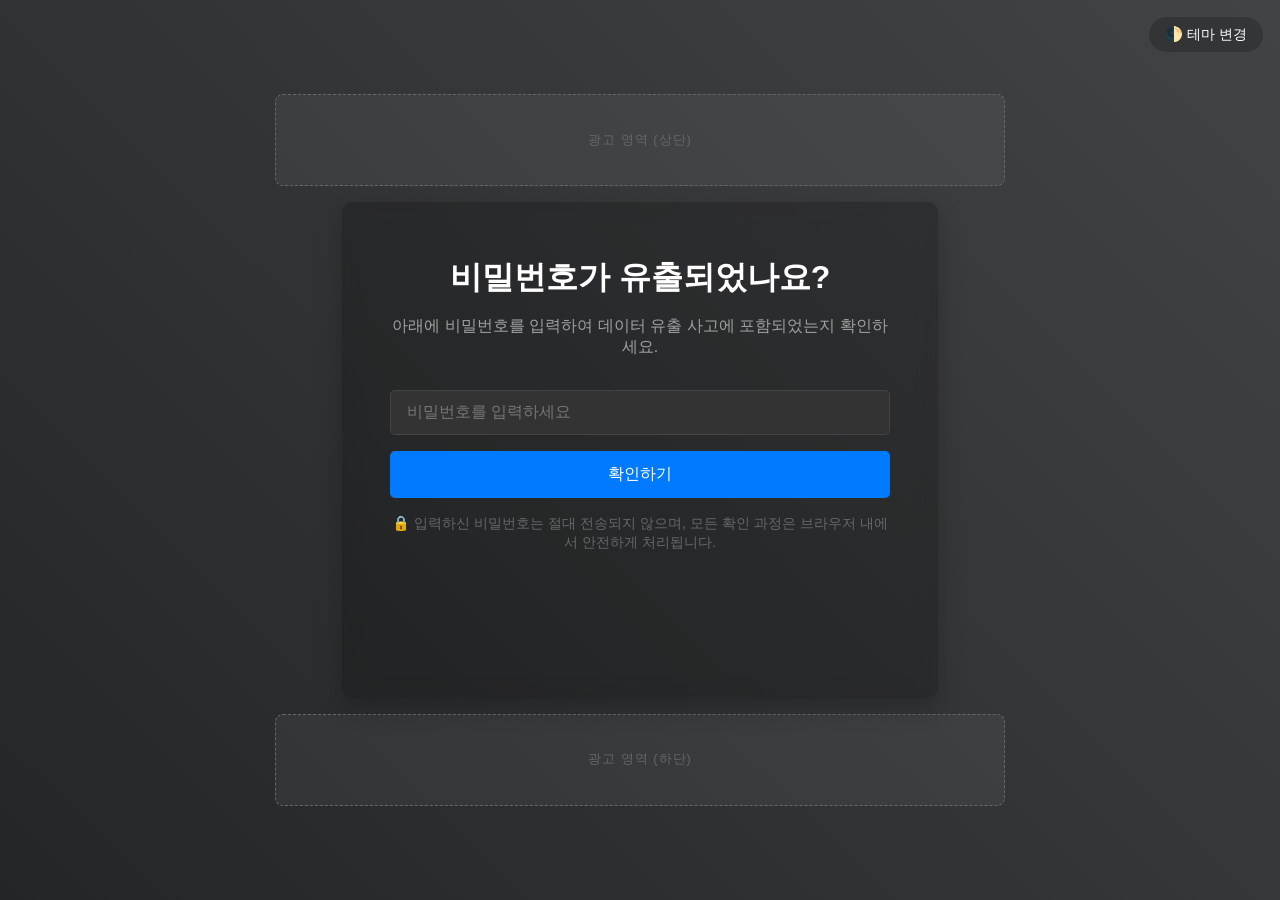
==== index.html @ b53e25ce "Fix file paths for GitHub Pages deployment" ====
<!DOCTYPE html>
<html lang="ko">
<head>
  <meta charset="UTF-8" />
  <meta name="viewport" content="width=device-width, initial-scale=1.0" />
  <title>비밀번호 유출 확인</title>
  <link href='style.css' rel='stylesheet'>
</head>
<body>
  <button id="theme-toggle" class="theme-toggle">🌓 테마 변경</button>

  <div class="ad-placeholder" id="top-ad">광고 영역 (상단)</div>

  <main>
    <h1>비밀번호가 유출되었나요?</h1>
    <p>아래에 비밀번호를 입력하여 데이터 유출 사고에 포함되었는지 확인하세요.</p>
    <form id="password-checker-form">
      <input type="password" id="password-input" placeholder="비밀번호를 입력하세요" required>
      <button type="submit">확인하기</button>
    </form>
    <p class="security-notice">🔒 입력하신 비밀번호는 절대 전송되지 않으며, 모든 확인 과정은 브라우저 내에서 안전하게 처리됩니다.</p>
    <div id="result-container"></div>
  </main>

  <div class="ad-placeholder" id="bottom-ad">광고 영역 (하단)</div>

  <script defer type="text/javascript" src="main.js"></script>
</body>
</html>
---- style.css ----
:root {
  /* Dark Mode (Default) */
  --background-color: #1a1a1a;
  --bg-gradient: linear-gradient(45deg, #232526 0%, #414345 100%);
  --text-color: #ffffff;
  --text-muted: #a0a0a0;
  --primary-color: #007bff;
  --error-color: #dc3545;
  --success-color: #28a745;
  --input-background: #333333;
  --input-border: #444444;
  --button-hover: #0056b3;
  --card-background: rgba(0, 0, 0, 0.2);
  --ad-background: rgba(255, 255, 255, 0.05);
  --ad-text: #666;
}

body.light-mode {
  --background-color: #f8f9fa;
  --bg-gradient: linear-gradient(45deg, #e9ecef 0%, #dee2e6 100%);
  --text-color: #212529;
  --text-muted: #6c757d;
  --primary-color: #007bff;
  --error-color: #dc3545;
  --success-color: #28a745;
  --input-background: #ffffff;
  --input-border: #ced4da;
  --button-hover: #0056b3;
  --card-background: rgba(255, 255, 255, 0.8);
  --ad-background: rgba(0, 0, 0, 0.05);
  --ad-text: #999;
}

body {
  font-family: -apple-system, BlinkMacSystemFont, 'Segoe UI', Roboto, Helvetica, Arial, sans-serif;
  background: var(--background-color);
  color: var(--text-color);
  display: flex;
  flex-direction: column;
  justify-content: center;
  align-items: center;
  min-height: 100vh;
  margin: 0;
  background-image: var(--bg-gradient);
  transition: background-color 0.3s ease, color 0.3s ease;
}

.theme-toggle {
  position: absolute;
  top: 1rem;
  right: 1rem;
  background: var(--card-background);
  border: 1px solid var(--input-border);
  color: var(--text-color);
  padding: 0.5rem 1rem;
  border-radius: 20px;
  cursor: pointer;
  font-size: 0.9rem;
  transition: all 0.3s ease;
}

.theme-toggle:hover {
  background: var(--input-background);
}

.ad-placeholder {
  width: 90%;
  max-width: 728px;
  height: 90px;
  background: var(--ad-background);
  border: 1px dashed var(--ad-text);
  display: flex;
  justify-content: center;
  align-items: center;
  margin: 1rem 0;
  color: var(--ad-text);
  font-size: 0.8rem;
  border-radius: 8px;
  text-transform: uppercase;
  letter-spacing: 1px;
}

main {
  text-align: center;
  background: var(--card-background);
  padding: 2rem 3rem;
  border-radius: 10px;
  box-shadow: 0 10px 25px rgba(0, 0, 0, 0.2);
  max-width: 500px;
  width: 90%;
  backdrop-filter: blur(10px);
  transition: background-color 0.3s ease;
}

h1 {
  font-size: 2rem;
  margin-bottom: 0.5rem;
}

p {
  margin-bottom: 2rem;
  color: var(--text-muted);
}

#password-checker-form {
  display: flex;
  flex-direction: column;
  gap: 1rem;
}

#password-input {
  padding: 0.8rem 1rem;
  border: 1px solid var(--input-border);
  border-radius: 5px;
  background: var(--input-background);
  color: var(--text-color);
  font-size: 1rem;
  outline: none;
  transition: border-color 0.3s ease, box-shadow 0.3s ease, background-color 0.3s ease;
}

#password-input:focus {
  border-color: var(--primary-color);
  box-shadow: 0 0 0 3px rgba(0, 123, 255, 0.25);
}

button[type="submit"] {
  padding: 0.8rem 1.5rem;
  border: none;
  border-radius: 5px;
  background: var(--primary-color);
  color: #fff;
  font-size: 1rem;
  cursor: pointer;
  transition: background-color 0.3s ease, transform 0.2s ease;
}

button[type="submit"]:hover {
  background: var(--button-hover);
  transform: translateY(-2px);
}

.security-notice {
  font-size: 0.9rem;
  color: var(--ad-text);
  margin-top: 1rem;
}

#result-container {
  margin-top: 2rem;
  padding: 1rem;
  border-radius: 5px;
  font-size: 1.1rem;
  min-height: 50px;
}

.result-safe {
  background-color: rgba(40, 167, 69, 0.1);
  border: 1px solid var(--success-color);
  color: var(--success-color);
}

.result-pwned {
  background-color: rgba(220, 53, 69, 0.1);
  border: 1px solid var(--error-color);
  color: var(--error-color);
}
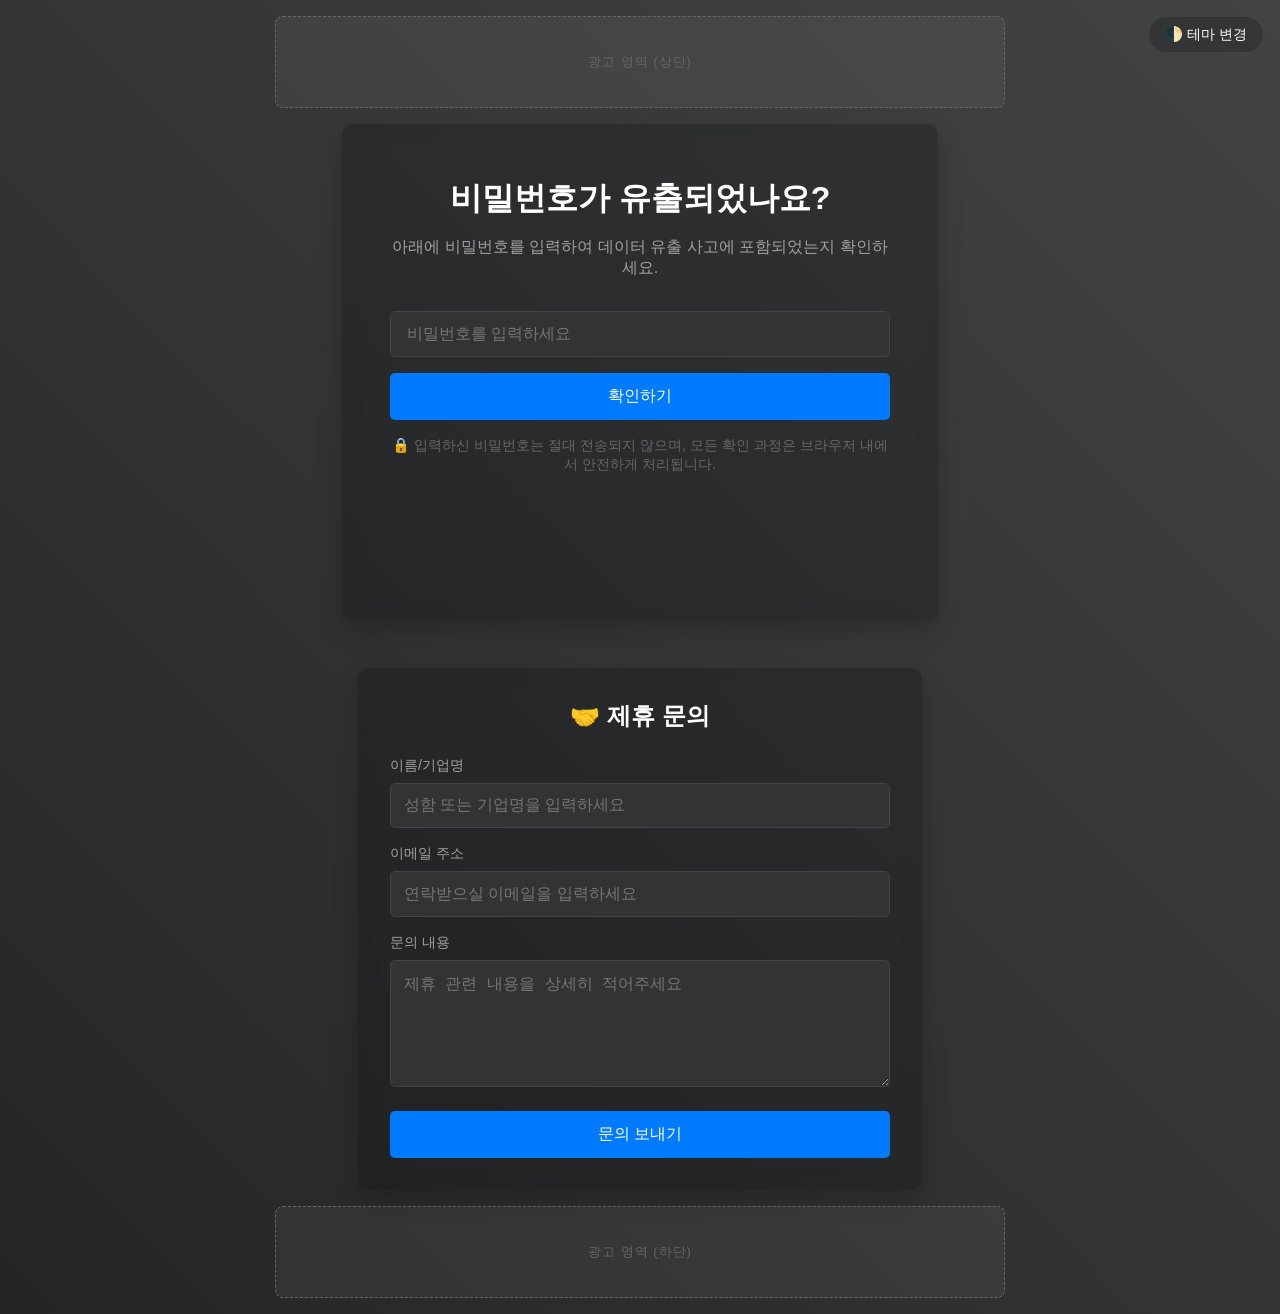
==== commit 62d275da: "Add partnership contact form using Formspree" ====
--- a/index.html
+++ b/index.html
@@ -21,6 +21,24 @@
     <p class="security-notice">🔒 입력하신 비밀번호는 절대 전송되지 않으며, 모든 확인 과정은 브라우저 내에서 안전하게 처리됩니다.</p>
     <div id="result-container"></div>
   </main>
+  <section class="partnership-section"> 
+    <h2>🤝 제휴 문의</h2> 
+    <form id="partnership-form" action="https://formspree.io/f/mjglbzer" method="POST"> 
+      <div class="form-group"> 
+        <label for="name">이름/기업명</label> 
+        <input type="text" id="name" name="name" placeholder="성함 또는 기업명을 입력하세요" required> 
+      </div> 
+      <div class="form-group"> 
+        <label for="email">이메일 주소</label> 
+        <input type="email" id="email" name="_replyto" placeholder="연락받으실 이메일을 입력하세요" required> 
+      </div> 
+      <div class="form-group"> 
+        <label for="message">문의 내용</label> 
+        <textarea id="message" name="message" placeholder="제휴 관련 내용을 상세히 적어주세요" required></textarea> 
+      </div> 
+      <button type="submit" class="submit-btn">문의 보내기</button> 
+    </form> 
+  </section>
 
   <div class="ad-placeholder" id="bottom-ad">광고 영역 (하단)</div>
 
--- a/style.css
+++ b/style.css
@@ -165,3 +165,79 @@
   border: 1px solid var(--error-color);
   color: var(--error-color);
 }
+
+/* Partnership Form Styles */
+.partnership-section {
+  margin-top: 3rem;
+  padding: 2rem;
+  background: var(--card-background);
+  border-radius: 10px;
+  box-shadow: 0 10px 25px rgba(0, 0, 0, 0.2);
+  max-width: 500px;
+  width: 90%;
+  backdrop-filter: blur(10px);
+  text-align: left;
+}
+
+.partnership-section h2 {
+  margin-top: 0;
+  font-size: 1.5rem;
+  text-align: center;
+  margin-bottom: 1.5rem;
+}
+
+#partnership-form {
+  display: flex;
+  flex-direction: column;
+  gap: 1rem;
+}
+
+.form-group {
+  display: flex;
+  flex-direction: column;
+  gap: 0.5rem;
+}
+
+.form-group label {
+  font-size: 0.9rem;
+  color: var(--text-muted);
+}
+
+.form-group input, 
+.form-group textarea {
+  padding: 0.8rem;
+  border: 1px solid var(--input-border);
+  border-radius: 5px;
+  background: var(--input-background);
+  color: var(--text-color);
+  font-size: 1rem;
+  outline: none;
+  transition: border-color 0.3s ease;
+}
+
+.form-group textarea {
+  resize: vertical;
+  min-height: 100px;
+}
+
+.form-group input:focus, 
+.form-group textarea:focus {
+  border-color: var(--primary-color);
+}
+
+.submit-btn {
+  margin-top: 0.5rem;
+  padding: 0.8rem;
+  border: none;
+  border-radius: 5px;
+  background: var(--success-color);
+  color: #fff;
+  font-size: 1rem;
+  cursor: pointer;
+  transition: opacity 0.3s ease, transform 0.2s ease;
+}
+
+.submit-btn:hover {
+  opacity: 0.9;
+  transform: translateY(-2px);
+}
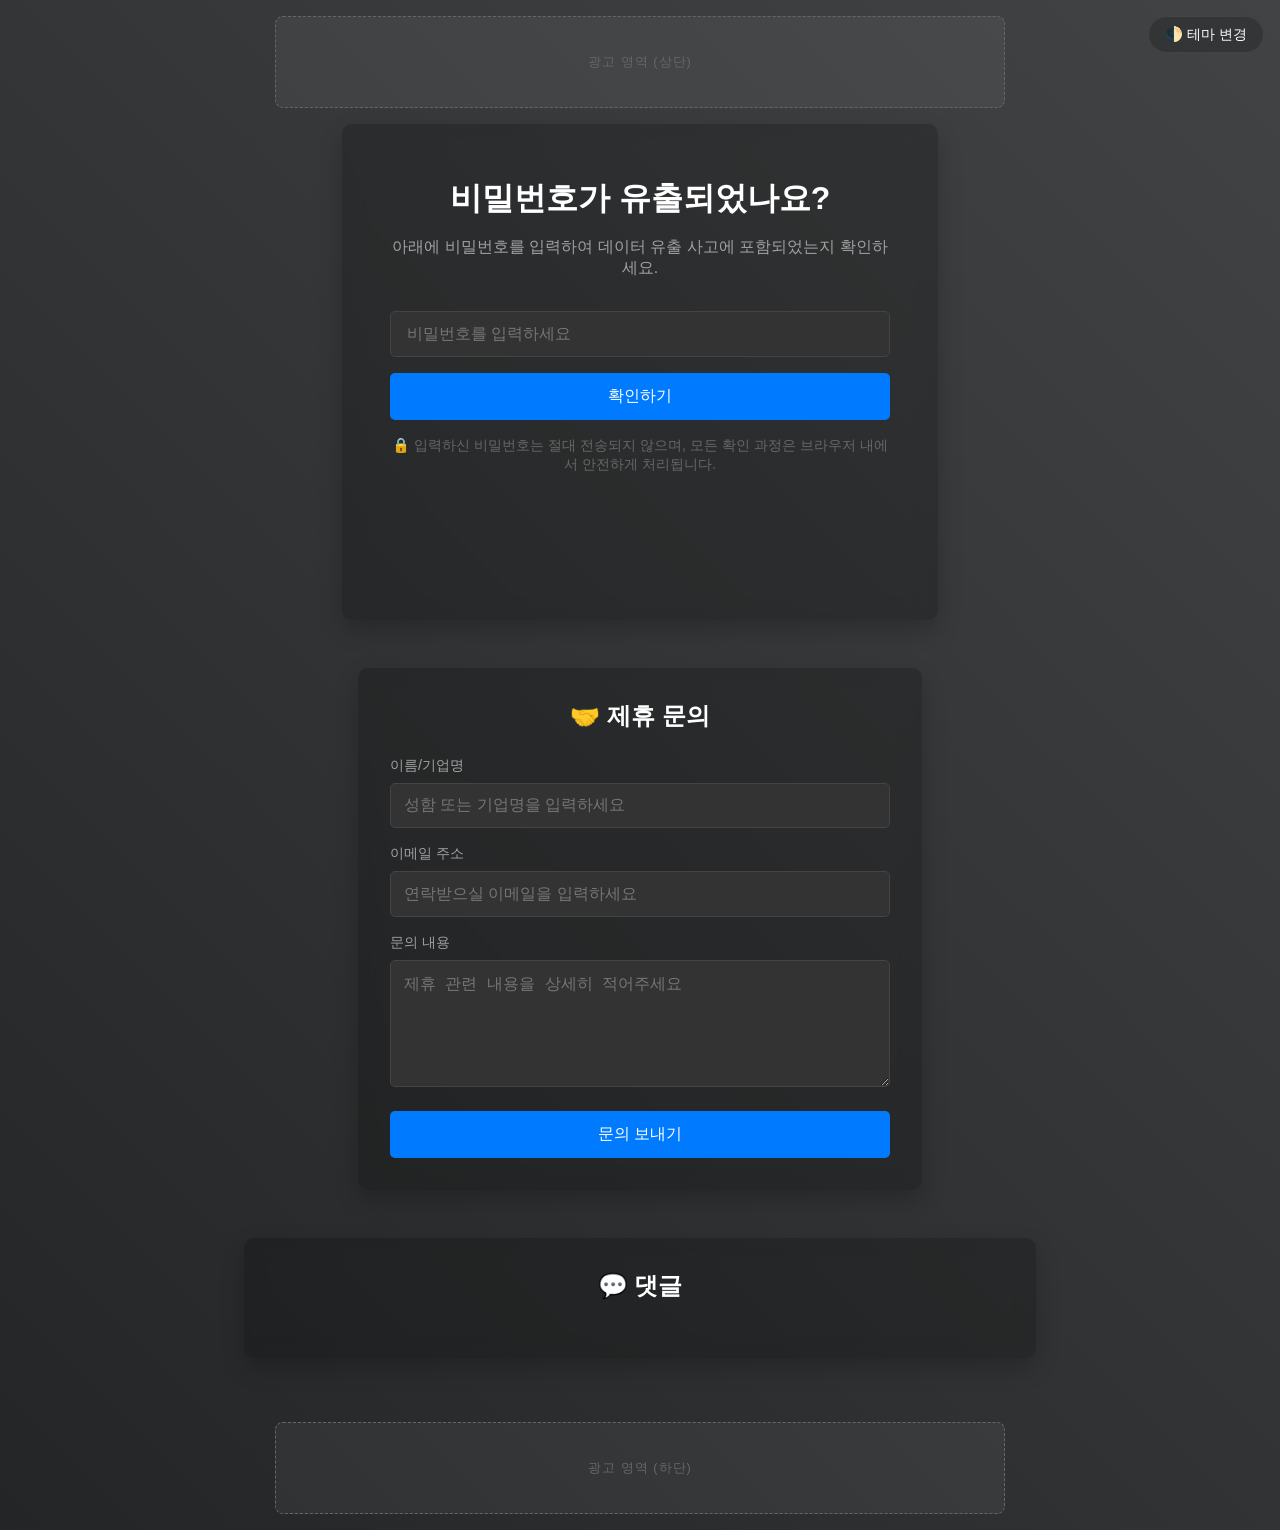
==== commit 45ceca0b: "Add Disqus comments section" ====
--- a/index.html
+++ b/index.html
@@ -39,6 +39,10 @@
       <button type="submit" class="submit-btn">문의 보내기</button> 
     </form> 
   </section>
+  <section class="comments-section"> 
+    <h2>💬 댓글</h2> 
+    <div id="disqus_thread"></div> 
+  </section>
 
   <div class="ad-placeholder" id="bottom-ad">광고 영역 (하단)</div>
 
--- a/style.css
+++ b/style.css
@@ -241,3 +241,23 @@
   opacity: 0.9;
   transform: translateY(-2px);
 }
+
+/* Comments Section Styles */
+.comments-section {
+  margin-top: 3rem;
+  margin-bottom: 3rem;
+  padding: 2rem;
+  background: var(--card-background);
+  border-radius: 10px;
+  box-shadow: 0 10px 25px rgba(0, 0, 0, 0.2);
+  max-width: 728px;
+  width: 90%;
+  backdrop-filter: blur(10px);
+}
+
+.comments-section h2 {
+  margin-top: 0;
+  font-size: 1.5rem;
+  text-align: center;
+  margin-bottom: 1.5rem;
+}
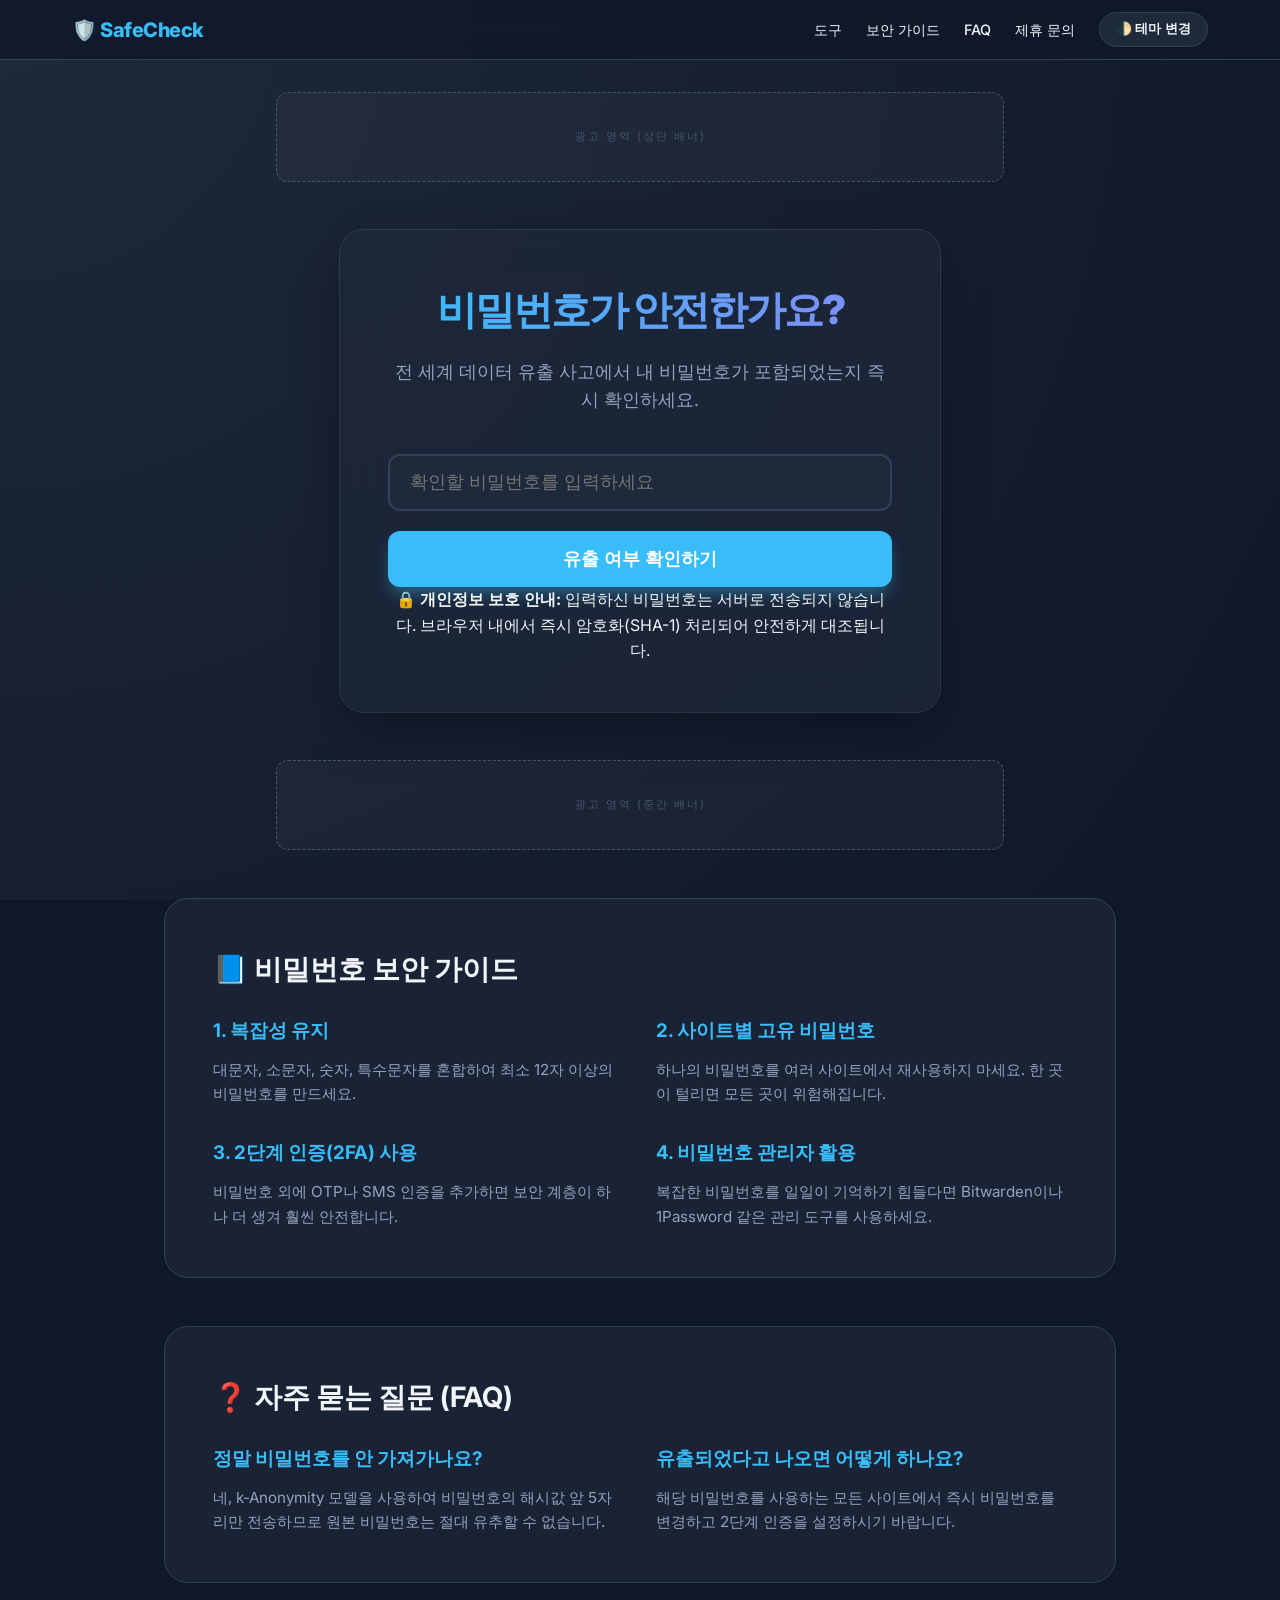
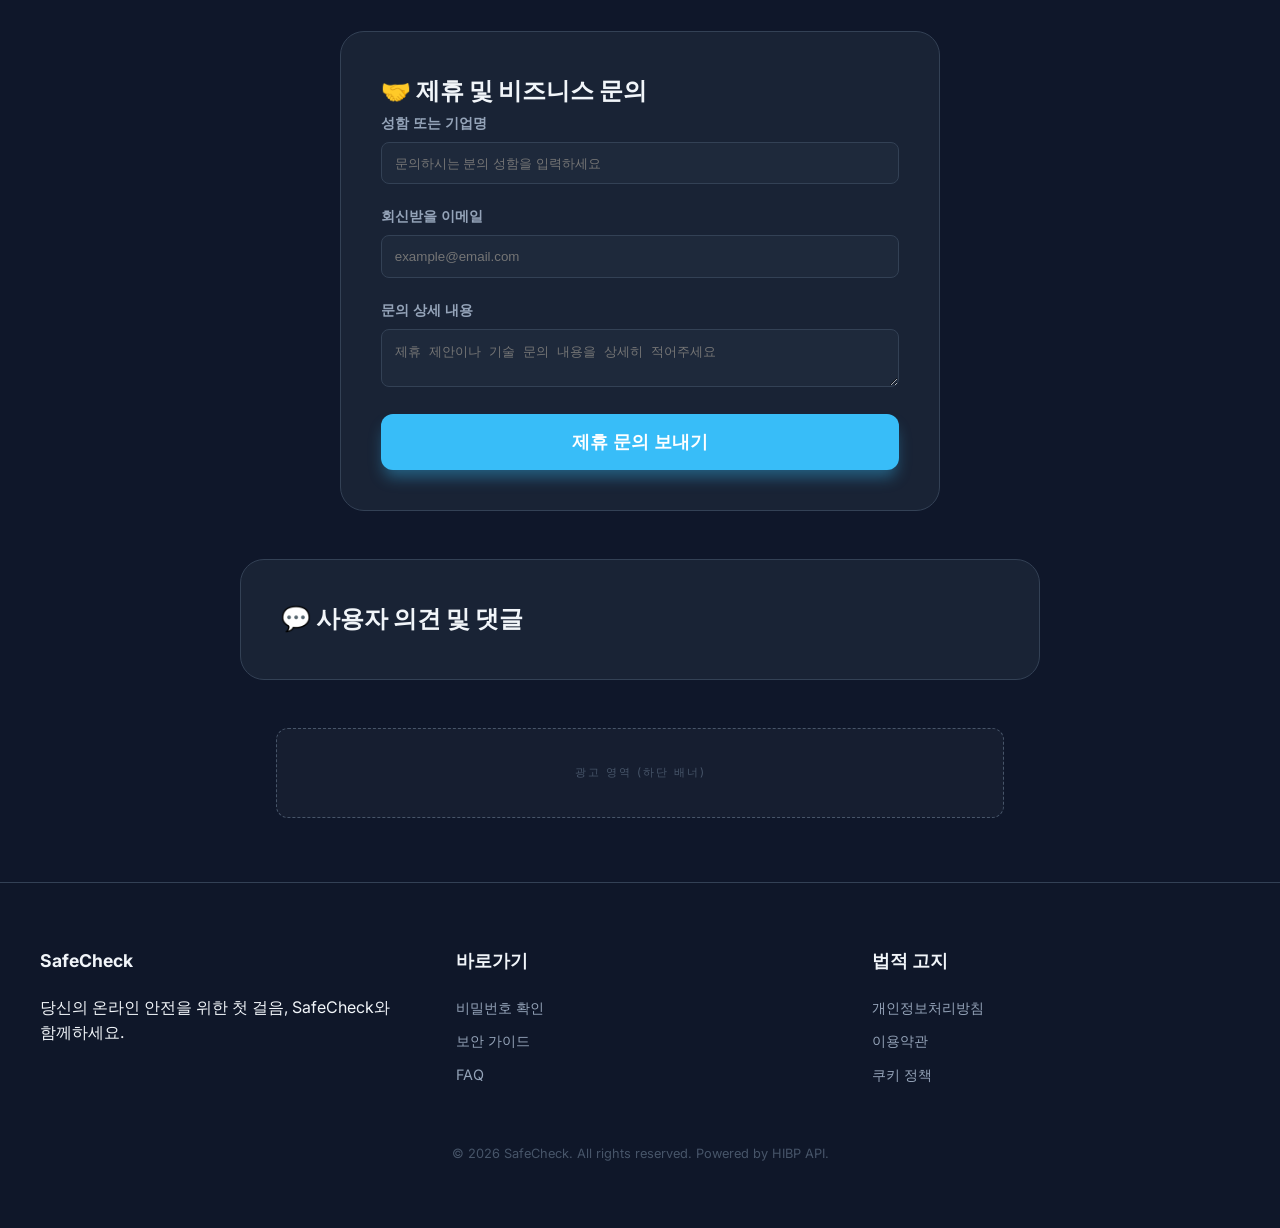
==== commit bbc48423: "Optimize site for Google AdSense: added nav, educational content, FAQ, and footer" ====
--- a/index.html
+++ b/index.html
@@ -3,48 +3,146 @@
 <head>
   <meta charset="UTF-8" />
   <meta name="viewport" content="width=device-width, initial-scale=1.0" />
-  <title>비밀번호 유출 확인</title>
+  <title>SafeCheck - 안전한 비밀번호 유출 확인 도구</title>
+  <link rel="preconnect" href="https://fonts.googleapis.com">
+  <link rel="preconnect" href="https://fonts.gstatic.com" crossorigin>
+  <link href="https://fonts.googleapis.com/css2?family=Inter:wght@400;500;700;800;900&display=swap" rel="stylesheet">
   <link href='style.css' rel='stylesheet'>
 </head>
 <body>
-  <button id="theme-toggle" class="theme-toggle">🌓 테마 변경</button>
+  <header>
+    <nav>
+      <a href="#" class="logo">🛡️ SafeCheck</a>
+      <ul class="nav-links">
+        <li><a href="#checker">도구</a></li>
+        <li><a href="#guide">보안 가이드</a></li>
+        <li><a href="#faq">FAQ</a></li>
+        <li><a href="#contact">제휴 문의</a></li>
+        <li><button id="theme-toggle" class="theme-toggle">🌓 테마 변경</button></li>
+      </ul>
+    </nav>
+  </header>
 
-  <div class="ad-placeholder" id="top-ad">광고 영역 (상단)</div>
+  <div class="container">
+    <!-- Ad Space (Top) -->
+    <div class="ad-placeholder" id="top-ad">광고 영역 (상단 배너)</div>
 
-  <main>
-    <h1>비밀번호가 유출되었나요?</h1>
-    <p>아래에 비밀번호를 입력하여 데이터 유출 사고에 포함되었는지 확인하세요.</p>
-    <form id="password-checker-form">
-      <input type="password" id="password-input" placeholder="비밀번호를 입력하세요" required>
-      <button type="submit">확인하기</button>
-    </form>
-    <p class="security-notice">🔒 입력하신 비밀번호는 절대 전송되지 않으며, 모든 확인 과정은 브라우저 내에서 안전하게 처리됩니다.</p>
-    <div id="result-container"></div>
-  </main>
-  <section class="partnership-section"> 
-    <h2>🤝 제휴 문의</h2> 
-    <form id="partnership-form" action="https://formspree.io/f/mjglbzer" method="POST"> 
-      <div class="form-group"> 
-        <label for="name">이름/기업명</label> 
-        <input type="text" id="name" name="name" placeholder="성함 또는 기업명을 입력하세요" required> 
-      </div> 
-      <div class="form-group"> 
-        <label for="email">이메일 주소</label> 
-        <input type="email" id="email" name="_replyto" placeholder="연락받으실 이메일을 입력하세요" required> 
-      </div> 
-      <div class="form-group"> 
-        <label for="message">문의 내용</label> 
-        <textarea id="message" name="message" placeholder="제휴 관련 내용을 상세히 적어주세요" required></textarea> 
-      </div> 
-      <button type="submit" class="submit-btn">문의 보내기</button> 
-    </form> 
-  </section>
-  <section class="comments-section"> 
-    <h2>💬 댓글</h2> 
-    <div id="disqus_thread"></div> 
-  </section>
+    <!-- Main Tool Section -->
+    <main id="checker">
+      <h1>비밀번호가 안전한가요?</h1>
+      <p class="lead">전 세계 데이터 유출 사고에서 내 비밀번호가 포함되었는지 즉시 확인하세요.</p>
+      
+      <form id="password-checker-form">
+        <input type="password" id="password-input" placeholder="확인할 비밀번호를 입력하세요" required>
+        <button type="submit">유출 여부 확인하기</button>
+      </form>
+      
+      <p class="security-notice">
+        🔒 <strong>개인정보 보호 안내:</strong> 입력하신 비밀번호는 서버로 전송되지 않습니다. 
+        브라우저 내에서 즉시 암호화(SHA-1) 처리되어 안전하게 대조됩니다.
+      </p>
+      
+      <div id="result-container"></div>
+    </main>
 
-  <div class="ad-placeholder" id="bottom-ad">광고 영역 (하단)</div>
+    <!-- Ad Space (Middle) -->
+    <div class="ad-placeholder">광고 영역 (중간 배너)</div>
+
+    <!-- Educational Section: Security Guide -->
+    <section class="info-section" id="guide">
+      <h2>📘 비밀번호 보안 가이드</h2>
+      <div class="grid">
+        <div class="card">
+          <h3>1. 복잡성 유지</h3>
+          <p>대문자, 소문자, 숫자, 특수문자를 혼합하여 최소 12자 이상의 비밀번호를 만드세요.</p>
+        </div>
+        <div class="card">
+          <h3>2. 사이트별 고유 비밀번호</h3>
+          <p>하나의 비밀번호를 여러 사이트에서 재사용하지 마세요. 한 곳이 털리면 모든 곳이 위험해집니다.</p>
+        </div>
+        <div class="card">
+          <h3>3. 2단계 인증(2FA) 사용</h3>
+          <p>비밀번호 외에 OTP나 SMS 인증을 추가하면 보안 계층이 하나 더 생겨 훨씬 안전합니다.</p>
+        </div>
+        <div class="card">
+          <h3>4. 비밀번호 관리자 활용</h3>
+          <p>복잡한 비밀번호를 일일이 기억하기 힘들다면 Bitwarden이나 1Password 같은 관리 도구를 사용하세요.</p>
+        </div>
+      </div>
+    </section>
+
+    <!-- FAQ Section -->
+    <section class="info-section" id="faq">
+      <h2>❓ 자주 묻는 질문 (FAQ)</h2>
+      <div class="grid">
+        <div class="card">
+          <h3>정말 비밀번호를 안 가져가나요?</h3>
+          <p>네, k-Anonymity 모델을 사용하여 비밀번호의 해시값 앞 5자리만 전송하므로 원본 비밀번호는 절대 유추할 수 없습니다.</p>
+        </div>
+        <div class="card">
+          <h3>유출되었다고 나오면 어떻게 하나요?</h3>
+          <p>해당 비밀번호를 사용하는 모든 사이트에서 즉시 비밀번호를 변경하고 2단계 인증을 설정하시기 바랍니다.</p>
+        </div>
+      </div>
+    </section>
+
+    <!-- Partnership Section -->
+    <section class="partnership-section" id="contact">
+      <h2>🤝 제휴 및 비즈니스 문의</h2>
+      <form id="partnership-form" action="https://formspree.io/f/mjglbzer" method="POST">
+        <div class="form-group">
+          <label for="name">성함 또는 기업명</label>
+          <input type="text" id="name" name="name" placeholder="문의하시는 분의 성함을 입력하세요" required>
+        </div>
+        <div class="form-group">
+          <label for="email">회신받을 이메일</label>
+          <input type="email" id="email" name="_replyto" placeholder="example@email.com" required>
+        </div>
+        <div class="form-group">
+          <label for="message">문의 상세 내용</label>
+          <textarea id="message" name="message" placeholder="제휴 제안이나 기술 문의 내용을 상세히 적어주세요" required></textarea>
+        </div>
+        <button type="submit" class="submit-btn">제휴 문의 보내기</button>
+      </form>
+    </section>
+
+    <!-- Comments Section -->
+    <section class="comments-section">
+      <h2>💬 사용자 의견 및 댓글</h2>
+      <div id="disqus_thread"></div>
+    </section>
+
+    <!-- Ad Space (Bottom) -->
+    <div class="ad-placeholder" id="bottom-ad">광고 영역 (하단 배너)</div>
+  </div>
+
+  <footer>
+    <div class="footer-content">
+      <div class="footer-section">
+        <h4>SafeCheck</h4>
+        <p>당신의 온라인 안전을 위한 첫 걸음, SafeCheck와 함께하세요.</p>
+      </div>
+      <div class="footer-section">
+        <h4>바로가기</h4>
+        <ul>
+          <li><a href="#checker">비밀번호 확인</a></li>
+          <li><a href="#guide">보안 가이드</a></li>
+          <li><a href="#faq">FAQ</a></li>
+        </ul>
+      </div>
+      <div class="footer-section">
+        <h4>법적 고지</h4>
+        <ul>
+          <li><a href="#">개인정보처리방침</a></li>
+          <li><a href="#">이용약관</a></li>
+          <li><a href="#">쿠키 정책</a></li>
+        </ul>
+      </div>
+    </div>
+    <div class="copyright">
+      &copy; 2026 SafeCheck. All rights reserved. Powered by HIBP API.
+    </div>
+  </footer>
 
   <script defer type="text/javascript" src="main.js"></script>
 </body>
--- a/style.css
+++ b/style.css
@@ -1,70 +1,130 @@
 :root {
   /* Dark Mode (Default) */
-  --background-color: #1a1a1a;
-  --bg-gradient: linear-gradient(45deg, #232526 0%, #414345 100%);
-  --text-color: #ffffff;
-  --text-muted: #a0a0a0;
-  --primary-color: #007bff;
-  --error-color: #dc3545;
-  --success-color: #28a745;
-  --input-background: #333333;
-  --input-border: #444444;
-  --button-hover: #0056b3;
-  --card-background: rgba(0, 0, 0, 0.2);
-  --ad-background: rgba(255, 255, 255, 0.05);
-  --ad-text: #666;
+  --background-color: #0f172a;
+  --bg-gradient: radial-gradient(circle at top left, #1e293b, #0f172a);
+  --text-color: #f1f5f9;
+  --text-muted: #94a3b8;
+  --primary-color: #38bdf8;
+  --primary-glow: rgba(56, 189, 248, 0.4);
+  --error-color: #f43f5e;
+  --success-color: #10b981;
+  --input-background: #1e293b;
+  --input-border: #334155;
+  --button-hover: #0ea5e9;
+  --card-background: rgba(30, 41, 59, 0.7);
+  --ad-background: rgba(255, 255, 255, 0.03);
+  --ad-text: #475569;
+  --nav-bg: rgba(15, 23, 42, 0.8);
 }
 
 body.light-mode {
-  --background-color: #f8f9fa;
-  --bg-gradient: linear-gradient(45deg, #e9ecef 0%, #dee2e6 100%);
-  --text-color: #212529;
-  --text-muted: #6c757d;
-  --primary-color: #007bff;
-  --error-color: #dc3545;
-  --success-color: #28a745;
+  --background-color: #f8fafc;
+  --bg-gradient: radial-gradient(circle at top left, #ffffff, #f1f5f9);
+  --text-color: #1e293b;
+  --text-muted: #64748b;
+  --primary-color: #0284c7;
+  --primary-glow: rgba(2, 132, 199, 0.2);
+  --error-color: #e11d48;
+  --success-color: #059669;
   --input-background: #ffffff;
-  --input-border: #ced4da;
-  --button-hover: #0056b3;
-  --card-background: rgba(255, 255, 255, 0.8);
-  --ad-background: rgba(0, 0, 0, 0.05);
-  --ad-text: #999;
+  --input-border: #e2e8f0;
+  --button-hover: #0369a1;
+  --card-background: rgba(255, 255, 255, 0.9);
+  --ad-background: rgba(0, 0, 0, 0.03);
+  --ad-text: #94a3b8;
+  --nav-bg: rgba(255, 255, 255, 0.8);
+}
+
+* {
+  box-sizing: border-box;
+  margin: 0;
+  padding: 0;
 }
 
 body {
-  font-family: -apple-system, BlinkMacSystemFont, 'Segoe UI', Roboto, Helvetica, Arial, sans-serif;
+  font-family: 'Inter', -apple-system, BlinkMacSystemFont, 'Segoe UI', Roboto, sans-serif;
   background: var(--background-color);
   color: var(--text-color);
+  line-height: 1.6;
+  background-image: var(--bg-gradient);
+  background-attachment: fixed;
+  transition: background-color 0.4s ease, color 0.4s ease;
+  overflow-x: hidden;
+}
+
+/* Subtle Noise Texture */
+body::before {
+  content: "";
+  position: fixed;
+  top: 0; left: 0; width: 100%; height: 100%;
+  background: url('https://www.transparenttextures.com/patterns/carbon-fibre.png');
+  opacity: 0.03;
+  pointer-events: none;
+  z-index: 1000;
+}
+
+/* Header & Nav */
+header {
+  position: sticky;
+  top: 0;
+  width: 100%;
+  background: var(--nav-bg);
+  backdrop-filter: blur(12px);
+  z-index: 100;
+  border-bottom: 1px solid var(--input-border);
+  padding: 0.75rem 0;
+}
+
+nav {
+  max-width: 1200px;
+  margin: 0 auto;
+  display: flex;
+  justify-content: space-between;
+  align-items: center;
+  padding: 0 2rem;
+}
+
+.logo {
+  font-weight: 800;
+  font-size: 1.25rem;
+  letter-spacing: -0.025em;
+  color: var(--primary-color);
+  text-decoration: none;
+}
+
+.nav-links {
+  display: flex;
+  gap: 1.5rem;
+  list-style: none;
+  align-items: center;
+}
+
+.nav-links a {
+  text-decoration: none;
+  color: var(--text-color);
+  font-size: 0.9rem;
+  font-weight: 500;
+  transition: color 0.2s;
+}
+
+.nav-links a:hover {
+  color: var(--primary-color);
+}
+
+/* Main Container */
+.container {
+  max-width: 1000px;
+  margin: 2rem auto;
+  padding: 0 1.5rem;
   display: flex;
   flex-direction: column;
-  justify-content: center;
-  align-items: center;
-  min-height: 100vh;
-  margin: 0;
-  background-image: var(--bg-gradient);
-  transition: background-color 0.3s ease, color 0.3s ease;
-}
-
-.theme-toggle {
-  position: absolute;
-  top: 1rem;
-  right: 1rem;
-  background: var(--card-background);
-  border: 1px solid var(--input-border);
-  color: var(--text-color);
-  padding: 0.5rem 1rem;
-  border-radius: 20px;
-  cursor: pointer;
-  font-size: 0.9rem;
-  transition: all 0.3s ease;
-}
-
-.theme-toggle:hover {
-  background: var(--input-background);
-}
-
+  align-items: center;
+  gap: 3rem;
+}
+
+/* Ad Placeholders */
 .ad-placeholder {
-  width: 90%;
+  width: 100%;
   max-width: 728px;
   height: 90px;
   background: var(--ad-background);
@@ -72,192 +132,221 @@
   display: flex;
   justify-content: center;
   align-items: center;
-  margin: 1rem 0;
   color: var(--ad-text);
-  font-size: 0.8rem;
-  border-radius: 8px;
+  font-size: 0.7rem;
+  border-radius: 12px;
   text-transform: uppercase;
-  letter-spacing: 1px;
-}
-
+  letter-spacing: 2px;
+}
+
+/* Tool Section */
 main {
   text-align: center;
   background: var(--card-background);
-  padding: 2rem 3rem;
-  border-radius: 10px;
-  box-shadow: 0 10px 25px rgba(0, 0, 0, 0.2);
-  max-width: 500px;
-  width: 90%;
-  backdrop-filter: blur(10px);
-  transition: background-color 0.3s ease;
+  padding: 3rem;
+  border-radius: 24px;
+  box-shadow: 0 20px 50px rgba(0, 0, 0, 0.3), 0 0 0 1px var(--input-border);
+  width: 100%;
+  max-width: 600px;
+  backdrop-filter: blur(20px);
 }
 
 h1 {
-  font-size: 2rem;
-  margin-bottom: 0.5rem;
-}
-
-p {
-  margin-bottom: 2rem;
+  font-size: 2.5rem;
+  font-weight: 900;
+  margin-bottom: 1rem;
+  letter-spacing: -0.05em;
+  background: linear-gradient(to right, var(--primary-color), #818cf8);
+  -webkit-background-clip: text;
+  -webkit-text-fill-color: transparent;
+}
+
+.lead {
   color: var(--text-muted);
+  margin-bottom: 2.5rem;
+  font-size: 1.1rem;
 }
 
 #password-checker-form {
   display: flex;
   flex-direction: column;
-  gap: 1rem;
+  gap: 1.25rem;
 }
 
 #password-input {
-  padding: 0.8rem 1rem;
-  border: 1px solid var(--input-border);
-  border-radius: 5px;
+  padding: 1rem 1.25rem;
+  border: 2px solid var(--input-border);
+  border-radius: 12px;
   background: var(--input-background);
   color: var(--text-color);
-  font-size: 1rem;
+  font-size: 1.1rem;
   outline: none;
-  transition: border-color 0.3s ease, box-shadow 0.3s ease, background-color 0.3s ease;
+  transition: all 0.3s cubic-bezier(0.4, 0, 0.2, 1);
 }
 
 #password-input:focus {
   border-color: var(--primary-color);
-  box-shadow: 0 0 0 3px rgba(0, 123, 255, 0.25);
+  box-shadow: 0 0 0 4px var(--primary-glow);
 }
 
 button[type="submit"] {
-  padding: 0.8rem 1.5rem;
+  padding: 1rem;
   border: none;
-  border-radius: 5px;
+  border-radius: 12px;
   background: var(--primary-color);
   color: #fff;
-  font-size: 1rem;
+  font-size: 1.1rem;
+  font-weight: 700;
   cursor: pointer;
-  transition: background-color 0.3s ease, transform 0.2s ease;
+  transition: all 0.3s ease;
+  box-shadow: 0 10px 15px -3px var(--primary-glow);
 }
 
 button[type="submit"]:hover {
   background: var(--button-hover);
   transform: translateY(-2px);
-}
-
-.security-notice {
+  box-shadow: 0 20px 25px -5px var(--primary-glow);
+}
+
+/* Educational Sections */
+.info-section {
+  width: 100%;
+  background: var(--card-background);
+  padding: 3rem;
+  border-radius: 24px;
+  border: 1px solid var(--input-border);
+}
+
+.info-section h2 {
+  font-size: 1.75rem;
+  margin-bottom: 1.5rem;
+  display: flex;
+  align-items: center;
+  gap: 0.75rem;
+}
+
+.grid {
+  display: grid;
+  grid-template-columns: repeat(auto-fit, minmax(280px, 1fr));
+  gap: 2rem;
+  text-align: left;
+}
+
+.card h3 {
+  margin-bottom: 0.75rem;
+  color: var(--primary-color);
+}
+
+.card p {
+  font-size: 0.95rem;
+  color: var(--text-muted);
+}
+
+/* Partnership/Contact Form */
+.partnership-section {
+  width: 100%;
+  max-width: 600px;
+  background: var(--card-background);
+  padding: 2.5rem;
+  border-radius: 24px;
+  border: 1px solid var(--input-border);
+}
+
+#partnership-form {
+  display: flex;
+  flex-direction: column;
+  gap: 1.25rem;
+  text-align: left;
+}
+
+.form-group label {
+  display: block;
+  margin-bottom: 0.5rem;
   font-size: 0.9rem;
+  font-weight: 600;
+  color: var(--text-muted);
+}
+
+.form-group input, .form-group textarea {
+  width: 100%;
+  padding: 0.8rem;
+  border: 1px solid var(--input-border);
+  border-radius: 8px;
+  background: var(--input-background);
+  color: var(--text-color);
+}
+
+/* Footer */
+footer {
+  width: 100%;
+  padding: 4rem 2rem;
+  background: var(--nav-bg);
+  border-top: 1px solid var(--input-border);
+  margin-top: 4rem;
+}
+
+.footer-content {
+  max-width: 1200px;
+  margin: 0 auto;
+  display: grid;
+  grid-template-columns: repeat(auto-fit, minmax(200px, 1fr));
+  gap: 3rem;
+}
+
+.footer-section h4 {
+  margin-bottom: 1.25rem;
+  font-size: 1.1rem;
+}
+
+.footer-section ul {
+  list-style: none;
+}
+
+.footer-section ul li {
+  margin-bottom: 0.5rem;
+}
+
+.footer-section a {
+  color: var(--text-muted);
+  text-decoration: none;
+  font-size: 0.9rem;
+}
+
+.footer-section a:hover {
+  color: var(--primary-color);
+}
+
+.copyright {
+  text-align: center;
+  margin-top: 3rem;
+  font-size: 0.8rem;
   color: var(--ad-text);
-  margin-top: 1rem;
-}
-
-#result-container {
-  margin-top: 2rem;
-  padding: 1rem;
-  border-radius: 5px;
-  font-size: 1.1rem;
-  min-height: 50px;
-}
-
-.result-safe {
-  background-color: rgba(40, 167, 69, 0.1);
-  border: 1px solid var(--success-color);
-  color: var(--success-color);
-}
-
-.result-pwned {
-  background-color: rgba(220, 53, 69, 0.1);
-  border: 1px solid var(--error-color);
-  color: var(--error-color);
-}
-
-/* Partnership Form Styles */
-.partnership-section {
-  margin-top: 3rem;
-  padding: 2rem;
+}
+
+/* Comments Section */
+.comments-section {
+  width: 100%;
+  max-width: 800px;
+  padding: 2.5rem;
   background: var(--card-background);
-  border-radius: 10px;
-  box-shadow: 0 10px 25px rgba(0, 0, 0, 0.2);
-  max-width: 500px;
-  width: 90%;
-  backdrop-filter: blur(10px);
-  text-align: left;
-}
-
-.partnership-section h2 {
-  margin-top: 0;
-  font-size: 1.5rem;
-  text-align: center;
-  margin-bottom: 1.5rem;
-}
-
-#partnership-form {
-  display: flex;
-  flex-direction: column;
-  gap: 1rem;
-}
-
-.form-group {
-  display: flex;
-  flex-direction: column;
-  gap: 0.5rem;
-}
-
-.form-group label {
-  font-size: 0.9rem;
-  color: var(--text-muted);
-}
-
-.form-group input, 
-.form-group textarea {
-  padding: 0.8rem;
-  border: 1px solid var(--input-border);
-  border-radius: 5px;
+  border-radius: 24px;
+  border: 1px solid var(--input-border);
+}
+
+/* Theme Toggle Button Refinement */
+.theme-toggle {
   background: var(--input-background);
-  color: var(--text-color);
-  font-size: 1rem;
-  outline: none;
-  transition: border-color 0.3s ease;
-}
-
-.form-group textarea {
-  resize: vertical;
-  min-height: 100px;
-}
-
-.form-group input:focus, 
-.form-group textarea:focus {
+  border: 1px solid var(--input-border);
+  color: var(--text-color);
+  padding: 0.5rem 1rem;
+  border-radius: 99px;
+  cursor: pointer;
+  font-size: 0.8rem;
+  font-weight: 600;
+  transition: all 0.3s ease;
+}
+
+.theme-toggle:hover {
   border-color: var(--primary-color);
-}
-
-.submit-btn {
-  margin-top: 0.5rem;
-  padding: 0.8rem;
-  border: none;
-  border-radius: 5px;
-  background: var(--success-color);
-  color: #fff;
-  font-size: 1rem;
-  cursor: pointer;
-  transition: opacity 0.3s ease, transform 0.2s ease;
-}
-
-.submit-btn:hover {
-  opacity: 0.9;
-  transform: translateY(-2px);
-}
-
-/* Comments Section Styles */
-.comments-section {
-  margin-top: 3rem;
-  margin-bottom: 3rem;
-  padding: 2rem;
-  background: var(--card-background);
-  border-radius: 10px;
-  box-shadow: 0 10px 25px rgba(0, 0, 0, 0.2);
-  max-width: 728px;
-  width: 90%;
-  backdrop-filter: blur(10px);
-}
-
-.comments-section h2 {
-  margin-top: 0;
-  font-size: 1.5rem;
-  text-align: center;
-  margin-bottom: 1.5rem;
-}
+  background: var(--nav-bg);
+}
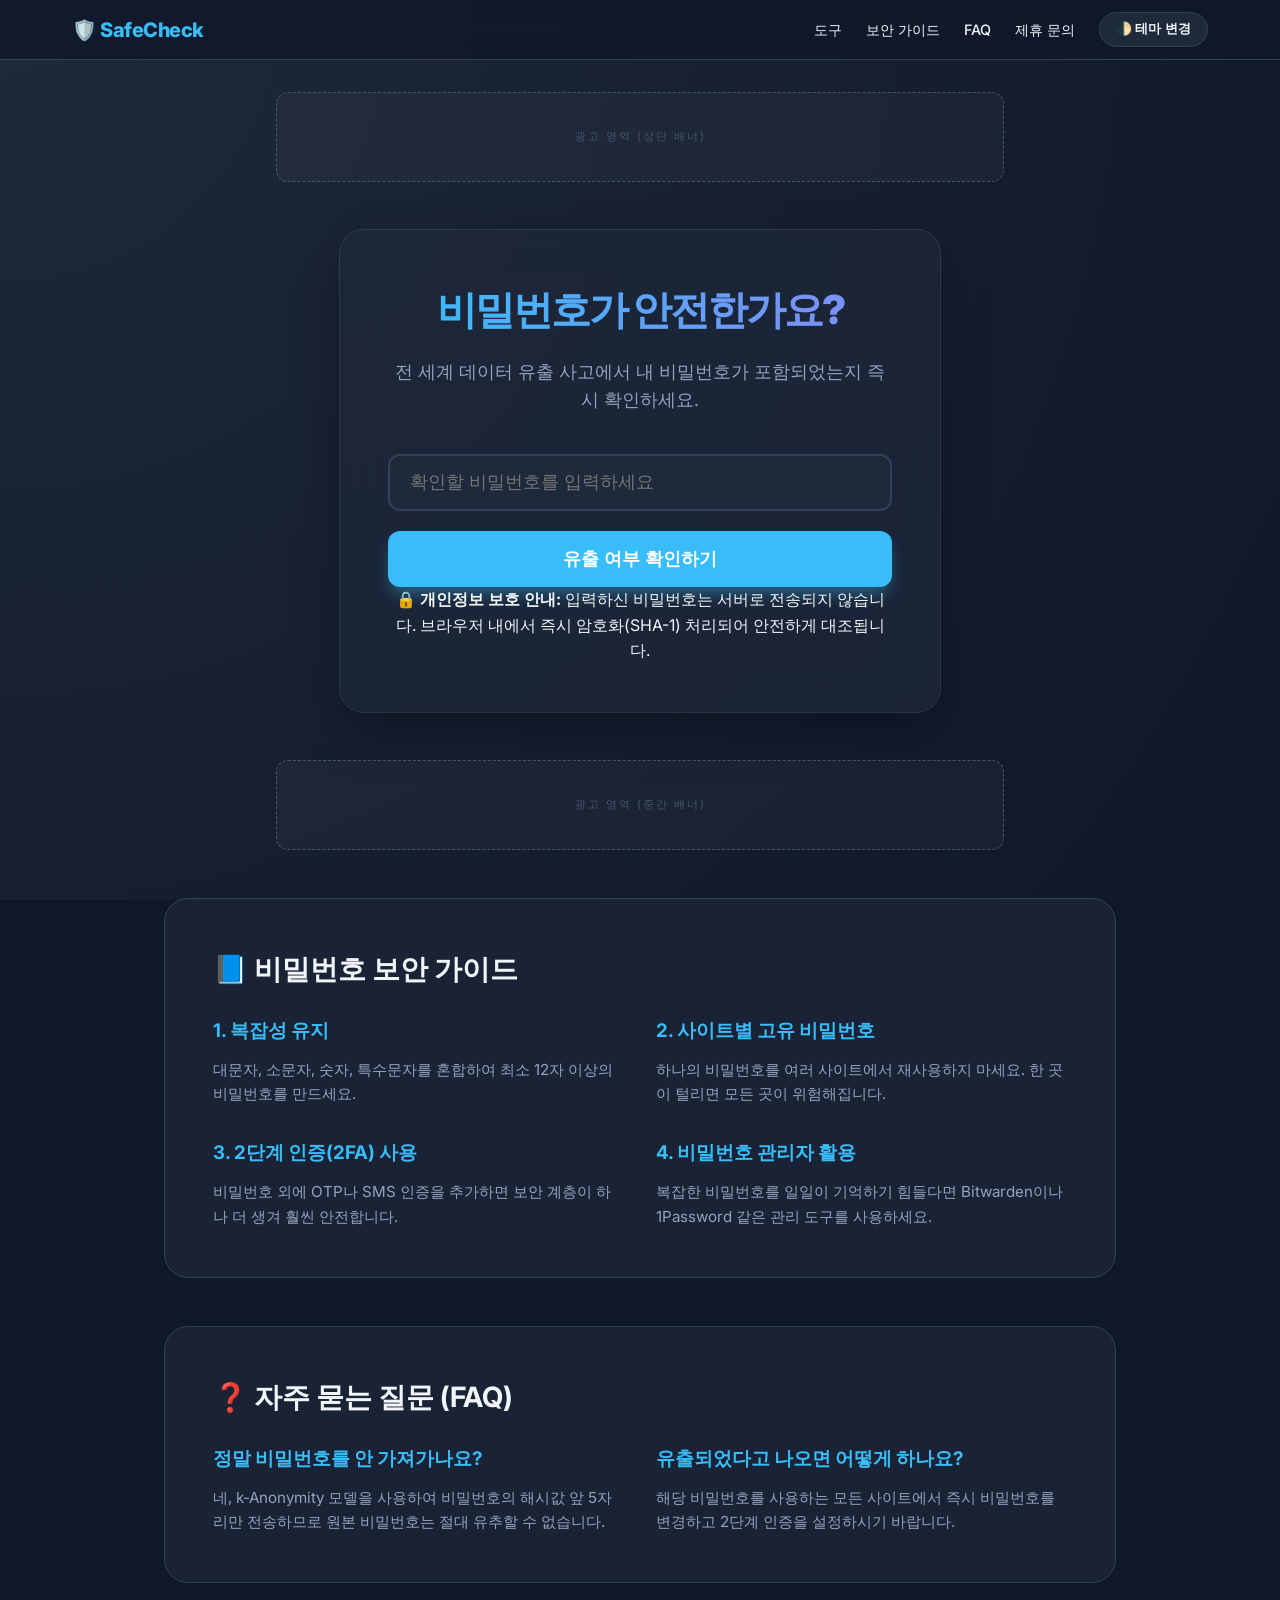
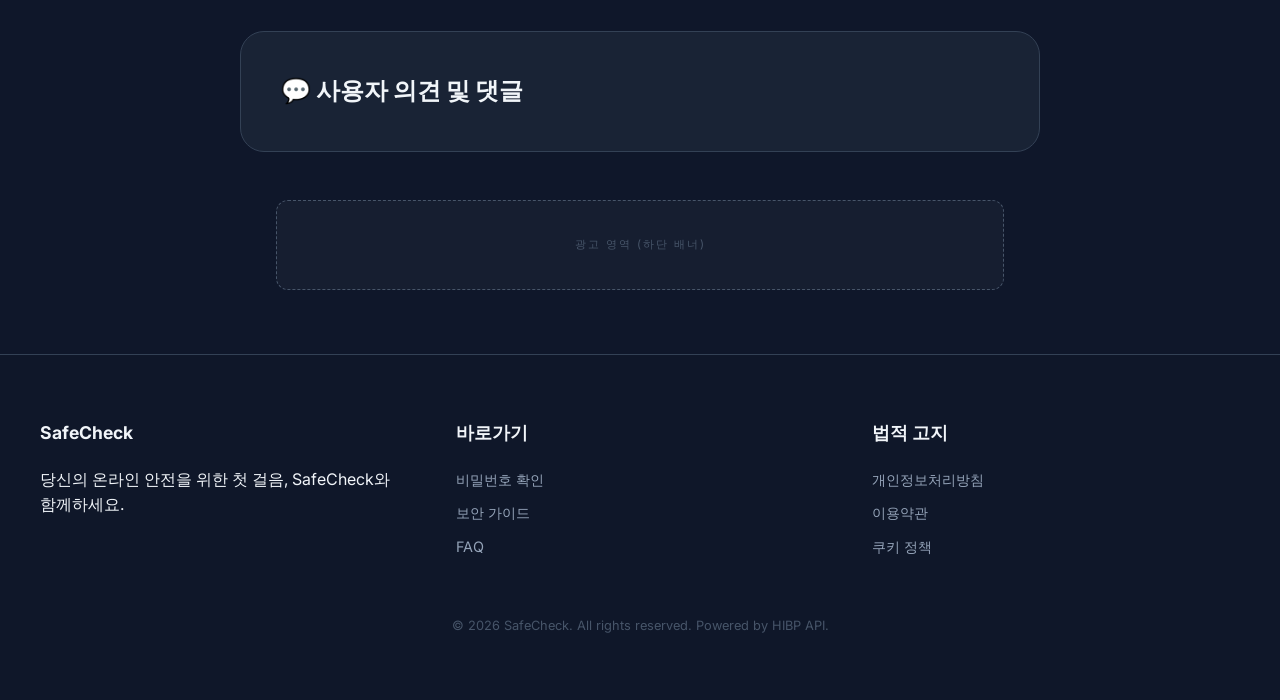
==== commit e21d605a: "Separate partnership contact form into a dedicated page" ====
--- a/index.html
+++ b/index.html
@@ -12,12 +12,12 @@
 <body>
   <header>
     <nav>
-      <a href="#" class="logo">🛡️ SafeCheck</a>
+      <a href="index.html" class="logo">🛡️ SafeCheck</a>
       <ul class="nav-links">
         <li><a href="#checker">도구</a></li>
         <li><a href="#guide">보안 가이드</a></li>
         <li><a href="#faq">FAQ</a></li>
-        <li><a href="#contact">제휴 문의</a></li>
+        <li><a href="partnership.html">제휴 문의</a></li>
         <li><button id="theme-toggle" class="theme-toggle">🌓 테마 변경</button></li>
       </ul>
     </nav>
@@ -86,26 +86,6 @@
       </div>
     </section>
 
-    <!-- Partnership Section -->
-    <section class="partnership-section" id="contact">
-      <h2>🤝 제휴 및 비즈니스 문의</h2>
-      <form id="partnership-form" action="https://formspree.io/f/mjglbzer" method="POST">
-        <div class="form-group">
-          <label for="name">성함 또는 기업명</label>
-          <input type="text" id="name" name="name" placeholder="문의하시는 분의 성함을 입력하세요" required>
-        </div>
-        <div class="form-group">
-          <label for="email">회신받을 이메일</label>
-          <input type="email" id="email" name="_replyto" placeholder="example@email.com" required>
-        </div>
-        <div class="form-group">
-          <label for="message">문의 상세 내용</label>
-          <textarea id="message" name="message" placeholder="제휴 제안이나 기술 문의 내용을 상세히 적어주세요" required></textarea>
-        </div>
-        <button type="submit" class="submit-btn">제휴 문의 보내기</button>
-      </form>
-    </section>
-
     <!-- Comments Section -->
     <section class="comments-section">
       <h2>💬 사용자 의견 및 댓글</h2>
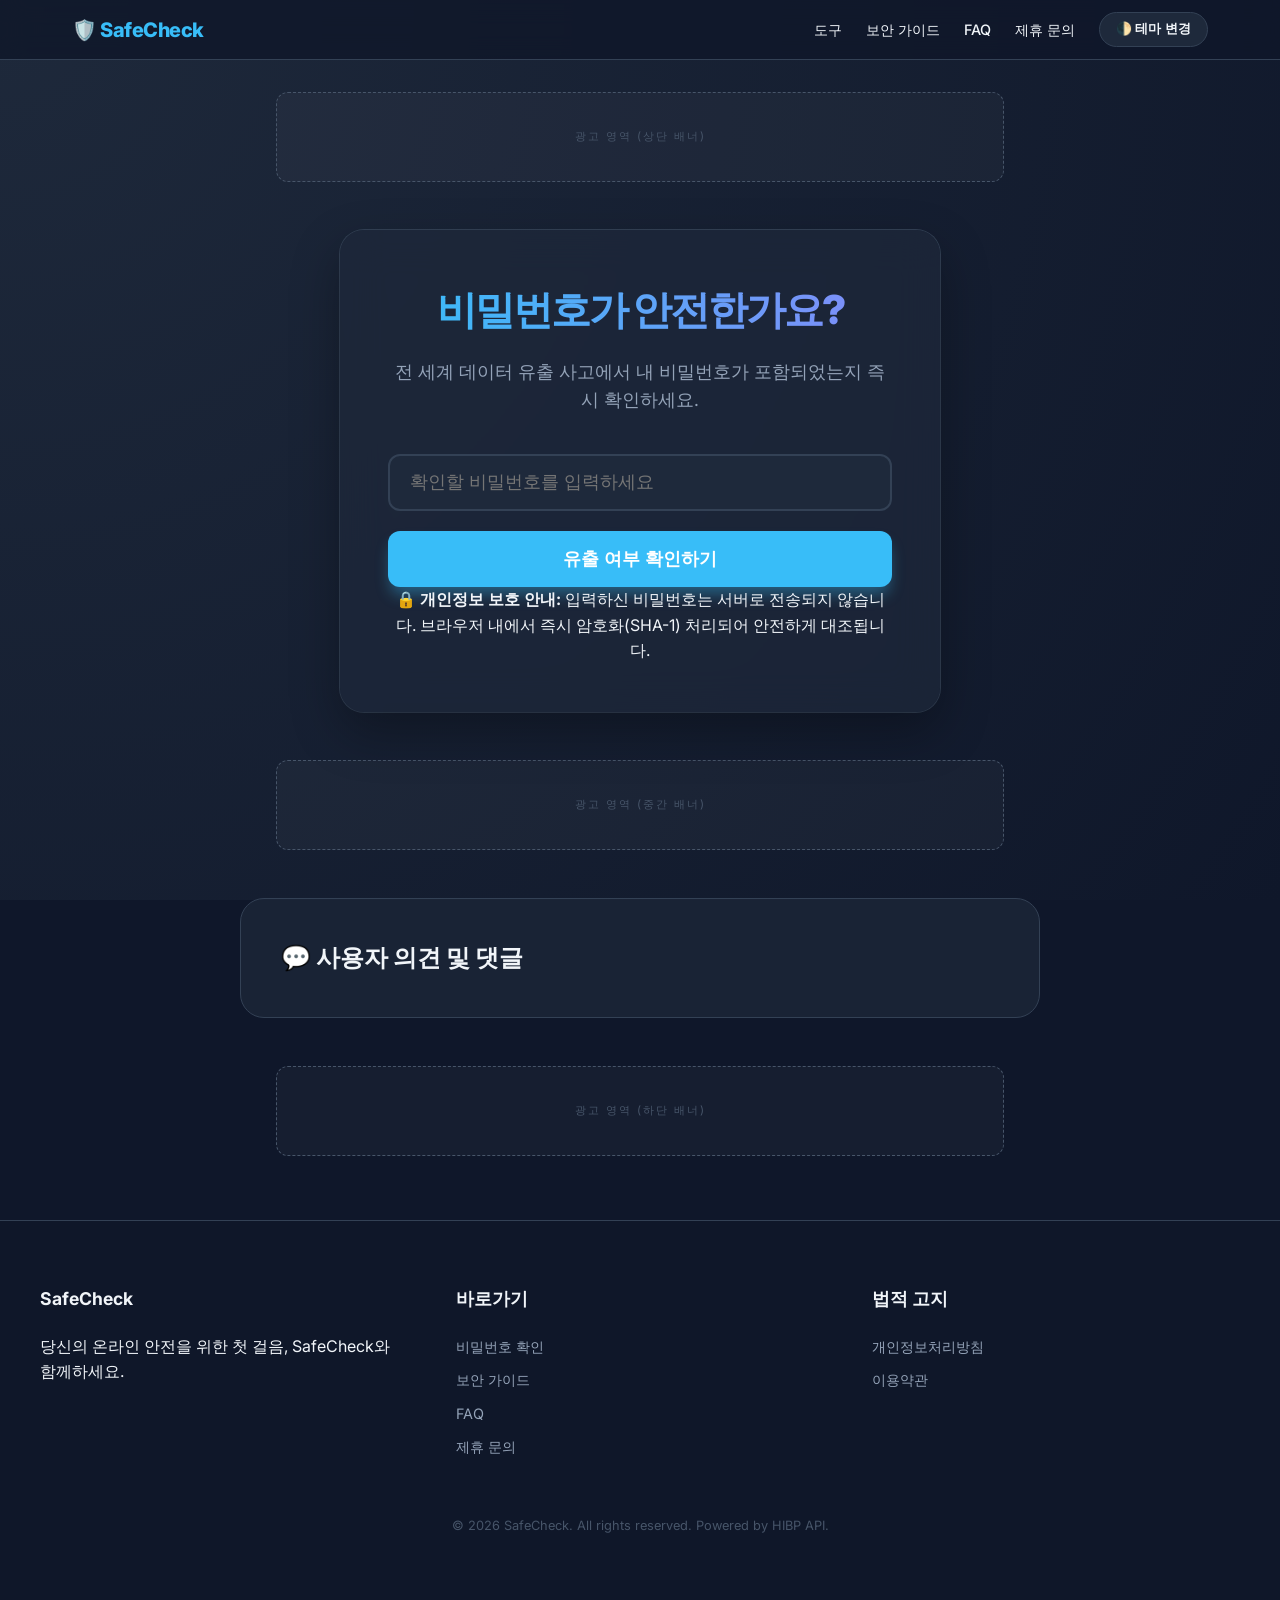
==== commit 3da093fb: "Convert website to a multi-page structure: separated Guide and FAQ into individual pages" ====
--- a/index.html
+++ b/index.html
@@ -14,9 +14,9 @@
     <nav>
       <a href="index.html" class="logo">🛡️ SafeCheck</a>
       <ul class="nav-links">
-        <li><a href="#checker">도구</a></li>
-        <li><a href="#guide">보안 가이드</a></li>
-        <li><a href="#faq">FAQ</a></li>
+        <li><a href="index.html" class="active">도구</a></li>
+        <li><a href="guide.html">보안 가이드</a></li>
+        <li><a href="faq.html">FAQ</a></li>
         <li><a href="partnership.html">제휴 문의</a></li>
         <li><button id="theme-toggle" class="theme-toggle">🌓 테마 변경</button></li>
       </ul>
@@ -24,10 +24,8 @@
   </header>
 
   <div class="container">
-    <!-- Ad Space (Top) -->
     <div class="ad-placeholder" id="top-ad">광고 영역 (상단 배너)</div>
 
-    <!-- Main Tool Section -->
     <main id="checker">
       <h1>비밀번호가 안전한가요?</h1>
       <p class="lead">전 세계 데이터 유출 사고에서 내 비밀번호가 포함되었는지 즉시 확인하세요.</p>
@@ -45,54 +43,13 @@
       <div id="result-container"></div>
     </main>
 
-    <!-- Ad Space (Middle) -->
     <div class="ad-placeholder">광고 영역 (중간 배너)</div>
 
-    <!-- Educational Section: Security Guide -->
-    <section class="info-section" id="guide">
-      <h2>📘 비밀번호 보안 가이드</h2>
-      <div class="grid">
-        <div class="card">
-          <h3>1. 복잡성 유지</h3>
-          <p>대문자, 소문자, 숫자, 특수문자를 혼합하여 최소 12자 이상의 비밀번호를 만드세요.</p>
-        </div>
-        <div class="card">
-          <h3>2. 사이트별 고유 비밀번호</h3>
-          <p>하나의 비밀번호를 여러 사이트에서 재사용하지 마세요. 한 곳이 털리면 모든 곳이 위험해집니다.</p>
-        </div>
-        <div class="card">
-          <h3>3. 2단계 인증(2FA) 사용</h3>
-          <p>비밀번호 외에 OTP나 SMS 인증을 추가하면 보안 계층이 하나 더 생겨 훨씬 안전합니다.</p>
-        </div>
-        <div class="card">
-          <h3>4. 비밀번호 관리자 활용</h3>
-          <p>복잡한 비밀번호를 일일이 기억하기 힘들다면 Bitwarden이나 1Password 같은 관리 도구를 사용하세요.</p>
-        </div>
-      </div>
-    </section>
-
-    <!-- FAQ Section -->
-    <section class="info-section" id="faq">
-      <h2>❓ 자주 묻는 질문 (FAQ)</h2>
-      <div class="grid">
-        <div class="card">
-          <h3>정말 비밀번호를 안 가져가나요?</h3>
-          <p>네, k-Anonymity 모델을 사용하여 비밀번호의 해시값 앞 5자리만 전송하므로 원본 비밀번호는 절대 유추할 수 없습니다.</p>
-        </div>
-        <div class="card">
-          <h3>유출되었다고 나오면 어떻게 하나요?</h3>
-          <p>해당 비밀번호를 사용하는 모든 사이트에서 즉시 비밀번호를 변경하고 2단계 인증을 설정하시기 바랍니다.</p>
-        </div>
-      </div>
-    </section>
-
-    <!-- Comments Section -->
     <section class="comments-section">
       <h2>💬 사용자 의견 및 댓글</h2>
       <div id="disqus_thread"></div>
     </section>
 
-    <!-- Ad Space (Bottom) -->
     <div class="ad-placeholder" id="bottom-ad">광고 영역 (하단 배너)</div>
   </div>
 
@@ -105,9 +62,10 @@
       <div class="footer-section">
         <h4>바로가기</h4>
         <ul>
-          <li><a href="#checker">비밀번호 확인</a></li>
-          <li><a href="#guide">보안 가이드</a></li>
-          <li><a href="#faq">FAQ</a></li>
+          <li><a href="index.html">비밀번호 확인</a></li>
+          <li><a href="guide.html">보안 가이드</a></li>
+          <li><a href="faq.html">FAQ</a></li>
+          <li><a href="partnership.html">제휴 문의</a></li>
         </ul>
       </div>
       <div class="footer-section">
@@ -115,7 +73,6 @@
         <ul>
           <li><a href="#">개인정보처리방침</a></li>
           <li><a href="#">이용약관</a></li>
-          <li><a href="#">쿠키 정책</a></li>
         </ul>
       </div>
     </div>
